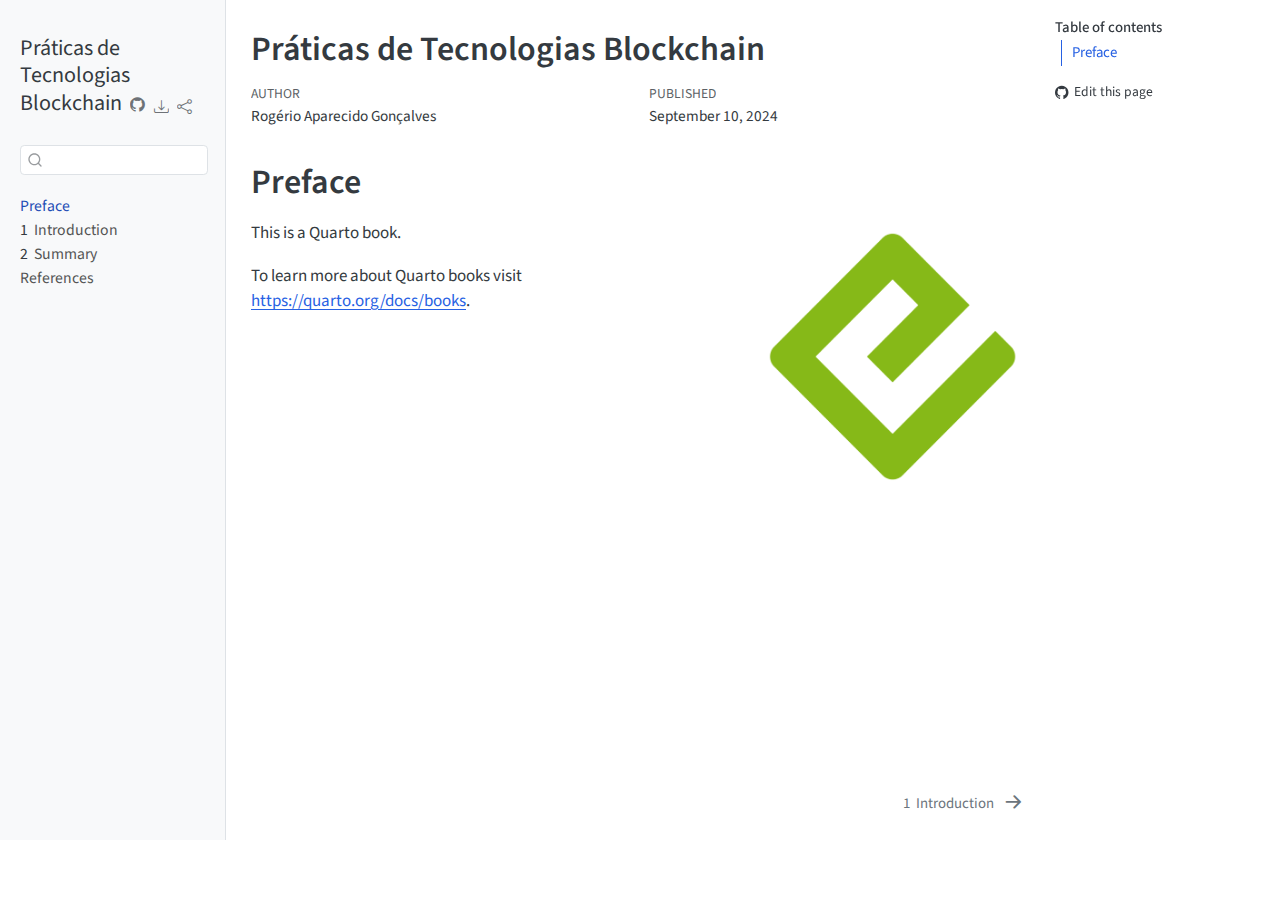
==== index.html @ fcd09481 "Built site for gh-pages" ====
<!DOCTYPE html>
<html xmlns="http://www.w3.org/1999/xhtml" lang="en" xml:lang="en"><head>

<meta charset="utf-8">
<meta name="generator" content="quarto-1.5.57">

<meta name="viewport" content="width=device-width, initial-scale=1.0, user-scalable=yes">

<meta name="author" content="Rogério Aparecido Gonçalves">
<meta name="dcterms.date" content="2024-09-10">

<title>Práticas de Tecnologias Blockchain</title>
<style>
code{white-space: pre-wrap;}
span.smallcaps{font-variant: small-caps;}
div.columns{display: flex; gap: min(4vw, 1.5em);}
div.column{flex: auto; overflow-x: auto;}
div.hanging-indent{margin-left: 1.5em; text-indent: -1.5em;}
ul.task-list{list-style: none;}
ul.task-list li input[type="checkbox"] {
  width: 0.8em;
  margin: 0 0.8em 0.2em -1em; /* quarto-specific, see https://github.com/quarto-dev/quarto-cli/issues/4556 */ 
  vertical-align: middle;
}
</style>


<script src="site_libs/quarto-nav/quarto-nav.js"></script>
<script src="site_libs/quarto-nav/headroom.min.js"></script>
<script src="site_libs/clipboard/clipboard.min.js"></script>
<script src="site_libs/quarto-search/autocomplete.umd.js"></script>
<script src="site_libs/quarto-search/fuse.min.js"></script>
<script src="site_libs/quarto-search/quarto-search.js"></script>
<meta name="quarto:offset" content="./">
<link href="./intro.html" rel="next">
<script src="site_libs/quarto-html/quarto.js"></script>
<script src="site_libs/quarto-html/popper.min.js"></script>
<script src="site_libs/quarto-html/tippy.umd.min.js"></script>
<script src="site_libs/quarto-html/anchor.min.js"></script>
<link href="site_libs/quarto-html/tippy.css" rel="stylesheet">
<link href="site_libs/quarto-html/quarto-syntax-highlighting.css" rel="stylesheet" id="quarto-text-highlighting-styles">
<script src="site_libs/bootstrap/bootstrap.min.js"></script>
<link href="site_libs/bootstrap/bootstrap-icons.css" rel="stylesheet">
<link href="site_libs/bootstrap/bootstrap.min.css" rel="stylesheet" id="quarto-bootstrap" data-mode="light">
<script id="quarto-search-options" type="application/json">{
  "location": "sidebar",
  "copy-button": false,
  "collapse-after": 3,
  "panel-placement": "start",
  "type": "textbox",
  "limit": 50,
  "keyboard-shortcut": [
    "f",
    "/",
    "s"
  ],
  "show-item-context": false,
  "language": {
    "search-no-results-text": "No results",
    "search-matching-documents-text": "matching documents",
    "search-copy-link-title": "Copy link to search",
    "search-hide-matches-text": "Hide additional matches",
    "search-more-match-text": "more match in this document",
    "search-more-matches-text": "more matches in this document",
    "search-clear-button-title": "Clear",
    "search-text-placeholder": "",
    "search-detached-cancel-button-title": "Cancel",
    "search-submit-button-title": "Submit",
    "search-label": "Search"
  }
}</script>
<script async="" src="https://hypothes.is/embed.js"></script>
<script>
  window.document.addEventListener("DOMContentLoaded", function (_event) {
    document.body.classList.add('hypothesis-enabled');
  });
</script>


</head>

<body class="nav-sidebar docked">

<div id="quarto-search-results"></div>
  <header id="quarto-header" class="headroom fixed-top">
  <nav class="quarto-secondary-nav">
    <div class="container-fluid d-flex">
      <button type="button" class="quarto-btn-toggle btn" data-bs-toggle="collapse" role="button" data-bs-target=".quarto-sidebar-collapse-item" aria-controls="quarto-sidebar" aria-expanded="false" aria-label="Toggle sidebar navigation" onclick="if (window.quartoToggleHeadroom) { window.quartoToggleHeadroom(); }">
        <i class="bi bi-layout-text-sidebar-reverse"></i>
      </button>
        <nav class="quarto-page-breadcrumbs" aria-label="breadcrumb"><ol class="breadcrumb"><li class="breadcrumb-item"><a href="./index.html">Preface</a></li></ol></nav>
        <a class="flex-grow-1" role="navigation" data-bs-toggle="collapse" data-bs-target=".quarto-sidebar-collapse-item" aria-controls="quarto-sidebar" aria-expanded="false" aria-label="Toggle sidebar navigation" onclick="if (window.quartoToggleHeadroom) { window.quartoToggleHeadroom(); }">      
        </a>
      <button type="button" class="btn quarto-search-button" aria-label="Search" onclick="window.quartoOpenSearch();">
        <i class="bi bi-search"></i>
      </button>
    </div>
  </nav>
</header>
<!-- content -->
<div id="quarto-content" class="quarto-container page-columns page-rows-contents page-layout-article">
<!-- sidebar -->
  <nav id="quarto-sidebar" class="sidebar collapse collapse-horizontal quarto-sidebar-collapse-item sidebar-navigation docked overflow-auto">
    <div class="pt-lg-2 mt-2 text-left sidebar-header">
    <div class="sidebar-title mb-0 py-0">
      <a href="./">Práticas de Tecnologias Blockchain</a> 
        <div class="sidebar-tools-main tools-wide">
    <a href="https://github.com/rogerioag/praticas-tecnologias-blockchain" title="Source Code" class="quarto-navigation-tool px-1" aria-label="Source Code"><i class="bi bi-github"></i></a>
    <div class="dropdown">
      <a href="" title="Download" id="quarto-navigation-tool-dropdown-0" class="quarto-navigation-tool dropdown-toggle px-1" data-bs-toggle="dropdown" aria-expanded="false" role="link" aria-label="Download"><i class="bi bi-download"></i></a>
      <ul class="dropdown-menu" aria-labelledby="quarto-navigation-tool-dropdown-0">
          <li>
            <a class="dropdown-item sidebar-tools-main-item" href="./Práticas-de-Tecnologias-Blockchain.pdf">
              <i class="bi bi-file-pdf pe-1"></i>
            Download PDF
            </a>
          </li>
          <li>
            <a class="dropdown-item sidebar-tools-main-item" href="./Práticas-de-Tecnologias-Blockchain.epub">
              <i class="bi bi-journal pe-1"></i>
            Download ePub
            </a>
          </li>
      </ul>
    </div>
    <div class="dropdown">
      <a href="" title="Share" id="quarto-navigation-tool-dropdown-1" class="quarto-navigation-tool dropdown-toggle px-1" data-bs-toggle="dropdown" aria-expanded="false" role="link" aria-label="Share"><i class="bi bi-share"></i></a>
      <ul class="dropdown-menu" aria-labelledby="quarto-navigation-tool-dropdown-1">
          <li>
            <a class="dropdown-item sidebar-tools-main-item" href="https://twitter.com/intent/tweet?url=|url|">
              <i class="bi bi-twitter pe-1"></i>
            Twitter
            </a>
          </li>
          <li>
            <a class="dropdown-item sidebar-tools-main-item" href="https://www.facebook.com/sharer/sharer.php?u=|url|">
              <i class="bi bi-facebook pe-1"></i>
            Facebook
            </a>
          </li>
      </ul>
    </div>
</div>
    </div>
      </div>
        <div class="mt-2 flex-shrink-0 align-items-center">
        <div class="sidebar-search">
        <div id="quarto-search" class="" title="Search"></div>
        </div>
        </div>
    <div class="sidebar-menu-container"> 
    <ul class="list-unstyled mt-1">
        <li class="sidebar-item">
  <div class="sidebar-item-container"> 
  <a href="./index.html" class="sidebar-item-text sidebar-link active">
 <span class="menu-text">Preface</span></a>
  </div>
</li>
        <li class="sidebar-item">
  <div class="sidebar-item-container"> 
  <a href="./intro.html" class="sidebar-item-text sidebar-link">
 <span class="menu-text"><span class="chapter-number">1</span>&nbsp; <span class="chapter-title">Introduction</span></span></a>
  </div>
</li>
        <li class="sidebar-item">
  <div class="sidebar-item-container"> 
  <a href="./summary.html" class="sidebar-item-text sidebar-link">
 <span class="menu-text"><span class="chapter-number">2</span>&nbsp; <span class="chapter-title">Summary</span></span></a>
  </div>
</li>
        <li class="sidebar-item">
  <div class="sidebar-item-container"> 
  <a href="./references.html" class="sidebar-item-text sidebar-link">
 <span class="menu-text">References</span></a>
  </div>
</li>
    </ul>
    </div>
</nav>
<div id="quarto-sidebar-glass" class="quarto-sidebar-collapse-item" data-bs-toggle="collapse" data-bs-target=".quarto-sidebar-collapse-item"></div>
<!-- margin-sidebar -->
    <div id="quarto-margin-sidebar" class="sidebar margin-sidebar">
        <nav id="TOC" role="doc-toc" class="toc-active">
    <h2 id="toc-title">Table of contents</h2>
   
  <ul>
  <li><a href="#preface" id="toc-preface" class="nav-link active" data-scroll-target="#preface">Preface</a></li>
  </ul>
<div class="toc-actions"><ul><li><a href="https://github.com/rogerioag/praticas-tecnologias-blockchain/edit/main/index.qmd" class="toc-action"><i class="bi bi-github"></i>Edit this page</a></li></ul></div></nav>
    </div>
<!-- main -->
<main class="content" id="quarto-document-content">

<header id="title-block-header" class="quarto-title-block default">
<div class="quarto-title">
<h1 class="title">Práticas de Tecnologias Blockchain</h1>
</div>



<div class="quarto-title-meta">

    <div>
    <div class="quarto-title-meta-heading">Author</div>
    <div class="quarto-title-meta-contents">
             <p>Rogério Aparecido Gonçalves </p>
          </div>
  </div>
    
    <div>
    <div class="quarto-title-meta-heading">Published</div>
    <div class="quarto-title-meta-contents">
      <p class="date">September 10, 2024</p>
    </div>
  </div>
  
    
  </div>
  


</header>



<section id="preface" class="level1 unnumbered">
<h1 class="unnumbered">Preface</h1><p><img src="cover.png" title="Práticas de Tecnologias Blockchain" class="quarto-cover-image img-fluid" alt="Alternative text describing the book cover  "></p>
<p>This is a Quarto book.</p>
<p>To learn more about Quarto books visit <a href="https://quarto.org/docs/books" class="uri">https://quarto.org/docs/books</a>.</p>


</section>

</main> <!-- /main -->
<script id="quarto-html-after-body" type="application/javascript">
window.document.addEventListener("DOMContentLoaded", function (event) {
  const toggleBodyColorMode = (bsSheetEl) => {
    const mode = bsSheetEl.getAttribute("data-mode");
    const bodyEl = window.document.querySelector("body");
    if (mode === "dark") {
      bodyEl.classList.add("quarto-dark");
      bodyEl.classList.remove("quarto-light");
    } else {
      bodyEl.classList.add("quarto-light");
      bodyEl.classList.remove("quarto-dark");
    }
  }
  const toggleBodyColorPrimary = () => {
    const bsSheetEl = window.document.querySelector("link#quarto-bootstrap");
    if (bsSheetEl) {
      toggleBodyColorMode(bsSheetEl);
    }
  }
  toggleBodyColorPrimary();  
  const icon = "";
  const anchorJS = new window.AnchorJS();
  anchorJS.options = {
    placement: 'right',
    icon: icon
  };
  anchorJS.add('.anchored');
  const isCodeAnnotation = (el) => {
    for (const clz of el.classList) {
      if (clz.startsWith('code-annotation-')) {                     
        return true;
      }
    }
    return false;
  }
  const onCopySuccess = function(e) {
    // button target
    const button = e.trigger;
    // don't keep focus
    button.blur();
    // flash "checked"
    button.classList.add('code-copy-button-checked');
    var currentTitle = button.getAttribute("title");
    button.setAttribute("title", "Copied!");
    let tooltip;
    if (window.bootstrap) {
      button.setAttribute("data-bs-toggle", "tooltip");
      button.setAttribute("data-bs-placement", "left");
      button.setAttribute("data-bs-title", "Copied!");
      tooltip = new bootstrap.Tooltip(button, 
        { trigger: "manual", 
          customClass: "code-copy-button-tooltip",
          offset: [0, -8]});
      tooltip.show();    
    }
    setTimeout(function() {
      if (tooltip) {
        tooltip.hide();
        button.removeAttribute("data-bs-title");
        button.removeAttribute("data-bs-toggle");
        button.removeAttribute("data-bs-placement");
      }
      button.setAttribute("title", currentTitle);
      button.classList.remove('code-copy-button-checked');
    }, 1000);
    // clear code selection
    e.clearSelection();
  }
  const getTextToCopy = function(trigger) {
      const codeEl = trigger.previousElementSibling.cloneNode(true);
      for (const childEl of codeEl.children) {
        if (isCodeAnnotation(childEl)) {
          childEl.remove();
        }
      }
      return codeEl.innerText;
  }
  const clipboard = new window.ClipboardJS('.code-copy-button:not([data-in-quarto-modal])', {
    text: getTextToCopy
  });
  clipboard.on('success', onCopySuccess);
  if (window.document.getElementById('quarto-embedded-source-code-modal')) {
    // For code content inside modals, clipBoardJS needs to be initialized with a container option
    // TODO: Check when it could be a function (https://github.com/zenorocha/clipboard.js/issues/860)
    const clipboardModal = new window.ClipboardJS('.code-copy-button[data-in-quarto-modal]', {
      text: getTextToCopy,
      container: window.document.getElementById('quarto-embedded-source-code-modal')
    });
    clipboardModal.on('success', onCopySuccess);
  }
    var localhostRegex = new RegExp(/^(?:http|https):\/\/localhost\:?[0-9]*\//);
    var mailtoRegex = new RegExp(/^mailto:/);
      var filterRegex = new RegExp('/' + window.location.host + '/');
    var isInternal = (href) => {
        return filterRegex.test(href) || localhostRegex.test(href) || mailtoRegex.test(href);
    }
    // Inspect non-navigation links and adorn them if external
 	var links = window.document.querySelectorAll('a[href]:not(.nav-link):not(.navbar-brand):not(.toc-action):not(.sidebar-link):not(.sidebar-item-toggle):not(.pagination-link):not(.no-external):not([aria-hidden]):not(.dropdown-item):not(.quarto-navigation-tool):not(.about-link)');
    for (var i=0; i<links.length; i++) {
      const link = links[i];
      if (!isInternal(link.href)) {
        // undo the damage that might have been done by quarto-nav.js in the case of
        // links that we want to consider external
        if (link.dataset.originalHref !== undefined) {
          link.href = link.dataset.originalHref;
        }
      }
    }
  function tippyHover(el, contentFn, onTriggerFn, onUntriggerFn) {
    const config = {
      allowHTML: true,
      maxWidth: 500,
      delay: 100,
      arrow: false,
      appendTo: function(el) {
          return el.parentElement;
      },
      interactive: true,
      interactiveBorder: 10,
      theme: 'quarto',
      placement: 'bottom-start',
    };
    if (contentFn) {
      config.content = contentFn;
    }
    if (onTriggerFn) {
      config.onTrigger = onTriggerFn;
    }
    if (onUntriggerFn) {
      config.onUntrigger = onUntriggerFn;
    }
    window.tippy(el, config); 
  }
  const noterefs = window.document.querySelectorAll('a[role="doc-noteref"]');
  for (var i=0; i<noterefs.length; i++) {
    const ref = noterefs[i];
    tippyHover(ref, function() {
      // use id or data attribute instead here
      let href = ref.getAttribute('data-footnote-href') || ref.getAttribute('href');
      try { href = new URL(href).hash; } catch {}
      const id = href.replace(/^#\/?/, "");
      const note = window.document.getElementById(id);
      if (note) {
        return note.innerHTML;
      } else {
        return "";
      }
    });
  }
  const xrefs = window.document.querySelectorAll('a.quarto-xref');
  const processXRef = (id, note) => {
    // Strip column container classes
    const stripColumnClz = (el) => {
      el.classList.remove("page-full", "page-columns");
      if (el.children) {
        for (const child of el.children) {
          stripColumnClz(child);
        }
      }
    }
    stripColumnClz(note)
    if (id === null || id.startsWith('sec-')) {
      // Special case sections, only their first couple elements
      const container = document.createElement("div");
      if (note.children && note.children.length > 2) {
        container.appendChild(note.children[0].cloneNode(true));
        for (let i = 1; i < note.children.length; i++) {
          const child = note.children[i];
          if (child.tagName === "P" && child.innerText === "") {
            continue;
          } else {
            container.appendChild(child.cloneNode(true));
            break;
          }
        }
        if (window.Quarto?.typesetMath) {
          window.Quarto.typesetMath(container);
        }
        return container.innerHTML
      } else {
        if (window.Quarto?.typesetMath) {
          window.Quarto.typesetMath(note);
        }
        return note.innerHTML;
      }
    } else {
      // Remove any anchor links if they are present
      const anchorLink = note.querySelector('a.anchorjs-link');
      if (anchorLink) {
        anchorLink.remove();
      }
      if (window.Quarto?.typesetMath) {
        window.Quarto.typesetMath(note);
      }
      // TODO in 1.5, we should make sure this works without a callout special case
      if (note.classList.contains("callout")) {
        return note.outerHTML;
      } else {
        return note.innerHTML;
      }
    }
  }
  for (var i=0; i<xrefs.length; i++) {
    const xref = xrefs[i];
    tippyHover(xref, undefined, function(instance) {
      instance.disable();
      let url = xref.getAttribute('href');
      let hash = undefined; 
      if (url.startsWith('#')) {
        hash = url;
      } else {
        try { hash = new URL(url).hash; } catch {}
      }
      if (hash) {
        const id = hash.replace(/^#\/?/, "");
        const note = window.document.getElementById(id);
        if (note !== null) {
          try {
            const html = processXRef(id, note.cloneNode(true));
            instance.setContent(html);
          } finally {
            instance.enable();
            instance.show();
          }
        } else {
          // See if we can fetch this
          fetch(url.split('#')[0])
          .then(res => res.text())
          .then(html => {
            const parser = new DOMParser();
            const htmlDoc = parser.parseFromString(html, "text/html");
            const note = htmlDoc.getElementById(id);
            if (note !== null) {
              const html = processXRef(id, note);
              instance.setContent(html);
            } 
          }).finally(() => {
            instance.enable();
            instance.show();
          });
        }
      } else {
        // See if we can fetch a full url (with no hash to target)
        // This is a special case and we should probably do some content thinning / targeting
        fetch(url)
        .then(res => res.text())
        .then(html => {
          const parser = new DOMParser();
          const htmlDoc = parser.parseFromString(html, "text/html");
          const note = htmlDoc.querySelector('main.content');
          if (note !== null) {
            // This should only happen for chapter cross references
            // (since there is no id in the URL)
            // remove the first header
            if (note.children.length > 0 && note.children[0].tagName === "HEADER") {
              note.children[0].remove();
            }
            const html = processXRef(null, note);
            instance.setContent(html);
          } 
        }).finally(() => {
          instance.enable();
          instance.show();
        });
      }
    }, function(instance) {
    });
  }
      let selectedAnnoteEl;
      const selectorForAnnotation = ( cell, annotation) => {
        let cellAttr = 'data-code-cell="' + cell + '"';
        let lineAttr = 'data-code-annotation="' +  annotation + '"';
        const selector = 'span[' + cellAttr + '][' + lineAttr + ']';
        return selector;
      }
      const selectCodeLines = (annoteEl) => {
        const doc = window.document;
        const targetCell = annoteEl.getAttribute("data-target-cell");
        const targetAnnotation = annoteEl.getAttribute("data-target-annotation");
        const annoteSpan = window.document.querySelector(selectorForAnnotation(targetCell, targetAnnotation));
        const lines = annoteSpan.getAttribute("data-code-lines").split(",");
        const lineIds = lines.map((line) => {
          return targetCell + "-" + line;
        })
        let top = null;
        let height = null;
        let parent = null;
        if (lineIds.length > 0) {
            //compute the position of the single el (top and bottom and make a div)
            const el = window.document.getElementById(lineIds[0]);
            top = el.offsetTop;
            height = el.offsetHeight;
            parent = el.parentElement.parentElement;
          if (lineIds.length > 1) {
            const lastEl = window.document.getElementById(lineIds[lineIds.length - 1]);
            const bottom = lastEl.offsetTop + lastEl.offsetHeight;
            height = bottom - top;
          }
          if (top !== null && height !== null && parent !== null) {
            // cook up a div (if necessary) and position it 
            let div = window.document.getElementById("code-annotation-line-highlight");
            if (div === null) {
              div = window.document.createElement("div");
              div.setAttribute("id", "code-annotation-line-highlight");
              div.style.position = 'absolute';
              parent.appendChild(div);
            }
            div.style.top = top - 2 + "px";
            div.style.height = height + 4 + "px";
            div.style.left = 0;
            let gutterDiv = window.document.getElementById("code-annotation-line-highlight-gutter");
            if (gutterDiv === null) {
              gutterDiv = window.document.createElement("div");
              gutterDiv.setAttribute("id", "code-annotation-line-highlight-gutter");
              gutterDiv.style.position = 'absolute';
              const codeCell = window.document.getElementById(targetCell);
              const gutter = codeCell.querySelector('.code-annotation-gutter');
              gutter.appendChild(gutterDiv);
            }
            gutterDiv.style.top = top - 2 + "px";
            gutterDiv.style.height = height + 4 + "px";
          }
          selectedAnnoteEl = annoteEl;
        }
      };
      const unselectCodeLines = () => {
        const elementsIds = ["code-annotation-line-highlight", "code-annotation-line-highlight-gutter"];
        elementsIds.forEach((elId) => {
          const div = window.document.getElementById(elId);
          if (div) {
            div.remove();
          }
        });
        selectedAnnoteEl = undefined;
      };
        // Handle positioning of the toggle
    window.addEventListener(
      "resize",
      throttle(() => {
        elRect = undefined;
        if (selectedAnnoteEl) {
          selectCodeLines(selectedAnnoteEl);
        }
      }, 10)
    );
    function throttle(fn, ms) {
    let throttle = false;
    let timer;
      return (...args) => {
        if(!throttle) { // first call gets through
            fn.apply(this, args);
            throttle = true;
        } else { // all the others get throttled
            if(timer) clearTimeout(timer); // cancel #2
            timer = setTimeout(() => {
              fn.apply(this, args);
              timer = throttle = false;
            }, ms);
        }
      };
    }
      // Attach click handler to the DT
      const annoteDls = window.document.querySelectorAll('dt[data-target-cell]');
      for (const annoteDlNode of annoteDls) {
        annoteDlNode.addEventListener('click', (event) => {
          const clickedEl = event.target;
          if (clickedEl !== selectedAnnoteEl) {
            unselectCodeLines();
            const activeEl = window.document.querySelector('dt[data-target-cell].code-annotation-active');
            if (activeEl) {
              activeEl.classList.remove('code-annotation-active');
            }
            selectCodeLines(clickedEl);
            clickedEl.classList.add('code-annotation-active');
          } else {
            // Unselect the line
            unselectCodeLines();
            clickedEl.classList.remove('code-annotation-active');
          }
        });
      }
  const findCites = (el) => {
    const parentEl = el.parentElement;
    if (parentEl) {
      const cites = parentEl.dataset.cites;
      if (cites) {
        return {
          el,
          cites: cites.split(' ')
        };
      } else {
        return findCites(el.parentElement)
      }
    } else {
      return undefined;
    }
  };
  var bibliorefs = window.document.querySelectorAll('a[role="doc-biblioref"]');
  for (var i=0; i<bibliorefs.length; i++) {
    const ref = bibliorefs[i];
    const citeInfo = findCites(ref);
    if (citeInfo) {
      tippyHover(citeInfo.el, function() {
        var popup = window.document.createElement('div');
        citeInfo.cites.forEach(function(cite) {
          var citeDiv = window.document.createElement('div');
          citeDiv.classList.add('hanging-indent');
          citeDiv.classList.add('csl-entry');
          var biblioDiv = window.document.getElementById('ref-' + cite);
          if (biblioDiv) {
            citeDiv.innerHTML = biblioDiv.innerHTML;
          }
          popup.appendChild(citeDiv);
        });
        return popup.innerHTML;
      });
    }
  }
});
</script>
<nav class="page-navigation">
  <div class="nav-page nav-page-previous">
  </div>
  <div class="nav-page nav-page-next">
      <a href="./intro.html" class="pagination-link" aria-label="Introduction">
        <span class="nav-page-text"><span class="chapter-number">1</span>&nbsp; <span class="chapter-title">Introduction</span></span> <i class="bi bi-arrow-right-short"></i>
      </a>
  </div>
</nav>
</div> <!-- /content -->




<footer class="footer"><div class="nav-footer"><div class="nav-footer-center"><div class="toc-actions d-sm-block d-md-none"><ul><li><a href="https://github.com/rogerioag/praticas-tecnologias-blockchain/edit/main/index.qmd" class="toc-action"><i class="bi bi-github"></i>Edit this page</a></li></ul></div></div></div></footer></body></html>
---- site_libs/quarto-html/tippy.css ----
.tippy-box[data-animation=fade][data-state=hidden]{opacity:0}[data-tippy-root]{max-width:calc(100vw - 10px)}.tippy-box{position:relative;background-color:#333;color:#fff;border-radius:4px;font-size:14px;line-height:1.4;white-space:normal;outline:0;transition-property:transform,visibility,opacity}.tippy-box[data-placement^=top]>.tippy-arrow{bottom:0}.tippy-box[data-placement^=top]>.tippy-arrow:before{bottom:-7px;left:0;border-width:8px 8px 0;border-top-color:initial;transform-origin:center top}.tippy-box[data-placement^=bottom]>.tippy-arrow{top:0}.tippy-box[data-placement^=bottom]>.tippy-arrow:before{top:-7px;left:0;border-width:0 8px 8px;border-bottom-color:initial;transform-origin:center bottom}.tippy-box[data-placement^=left]>.tippy-arrow{right:0}.tippy-box[data-placement^=left]>.tippy-arrow:before{border-width:8px 0 8px 8px;border-left-color:initial;right:-7px;transform-origin:center left}.tippy-box[data-placement^=right]>.tippy-arrow{left:0}.tippy-box[data-placement^=right]>.tippy-arrow:before{left:-7px;border-width:8px 8px 8px 0;border-right-color:initial;transform-origin:center right}.tippy-box[data-inertia][data-state=visible]{transition-timing-function:cubic-bezier(.54,1.5,.38,1.11)}.tippy-arrow{width:16px;height:16px;color:#333}.tippy-arrow:before{content:"";position:absolute;border-color:transparent;border-style:solid}.tippy-content{position:relative;padding:5px 9px;z-index:1}
---- site_libs/quarto-html/quarto-syntax-highlighting.css ----
/* quarto syntax highlight colors */
:root {
  --quarto-hl-al-color: #ff0000;
  --quarto-hl-an-color: #60a0b0;
  --quarto-hl-at-color: #7d9029;
  --quarto-hl-bn-color: #40a070;
  --quarto-hl-bu-color: #008000;
  --quarto-hl-ch-color: #4070a0;
  --quarto-hl-co-color: #60a0b0;
  --quarto-hl-cv-color: #60a0b0;
  --quarto-hl-cn-color: #880000;
  --quarto-hl-cf-color: #007020;
  --quarto-hl-dt-color: #902000;
  --quarto-hl-dv-color: #40a070;
  --quarto-hl-do-color: #ba2121;
  --quarto-hl-er-color: #ff0000;
  --quarto-hl-ex-color: inherit;
  --quarto-hl-fl-color: #40a070;
  --quarto-hl-fu-color: #06287e;
  --quarto-hl-im-color: #008000;
  --quarto-hl-in-color: #60a0b0;
  --quarto-hl-kw-color: #007020;
  --quarto-hl-op-color: #666666;
  --quarto-hl-ot-color: #007020;
  --quarto-hl-pp-color: #bc7a00;
  --quarto-hl-sc-color: #4070a0;
  --quarto-hl-ss-color: #bb6688;
  --quarto-hl-st-color: #4070a0;
  --quarto-hl-va-color: #19177c;
  --quarto-hl-vs-color: #4070a0;
  --quarto-hl-wa-color: #60a0b0;
}

/* other quarto variables */
:root {
  --quarto-font-monospace: SFMono-Regular, Menlo, Monaco, Consolas, "Liberation Mono", "Courier New", monospace;
}

code span.al {
  color: #ff0000;
  font-weight: bold;
  font-style: inherit;
}

code span.an {
  color: #60a0b0;
  font-weight: bold;
  font-style: italic;
}

code span.at {
  color: #7d9029;
  font-style: inherit;
}

code span.bn {
  color: #40a070;
  font-style: inherit;
}

code span.bu {
  color: #008000;
  font-style: inherit;
}

code span.ch {
  color: #4070a0;
  font-style: inherit;
}

code span.co {
  color: #60a0b0;
  font-style: italic;
}

code span.cv {
  color: #60a0b0;
  font-weight: bold;
  font-style: italic;
}

code span.cn {
  color: #880000;
  font-style: inherit;
}

code span.cf {
  color: #007020;
  font-weight: bold;
  font-style: inherit;
}

code span.dt {
  color: #902000;
  font-style: inherit;
}

code span.dv {
  color: #40a070;
  font-style: inherit;
}

code span.do {
  color: #ba2121;
  font-style: italic;
}

code span.er {
  color: #ff0000;
  font-weight: bold;
  font-style: inherit;
}

code span.ex {
  font-style: inherit;
}

code span.fl {
  color: #40a070;
  font-style: inherit;
}

code span.fu {
  color: #06287e;
  font-style: inherit;
}

code span.im {
  color: #008000;
  font-weight: bold;
  font-style: inherit;
}

code span.in {
  color: #60a0b0;
  font-weight: bold;
  font-style: italic;
}

code span.kw {
  color: #007020;
  font-weight: bold;
  font-style: inherit;
}

code span.op {
  color: #666666;
  font-style: inherit;
}

code span.ot {
  color: #007020;
  font-style: inherit;
}

code span.pp {
  color: #bc7a00;
  font-style: inherit;
}

code span.sc {
  color: #4070a0;
  font-style: inherit;
}

code span.ss {
  color: #bb6688;
  font-style: inherit;
}

code span.st {
  color: #4070a0;
  font-style: inherit;
}

code span.va {
  color: #19177c;
  font-style: inherit;
}

code span.vs {
  color: #4070a0;
  font-style: inherit;
}

code span.wa {
  color: #60a0b0;
  font-weight: bold;
  font-style: italic;
}

.prevent-inlining {
  content: "</";
}

/*# sourceMappingURL=debc5d5d77c3f9108843748ff7464032.css.map */
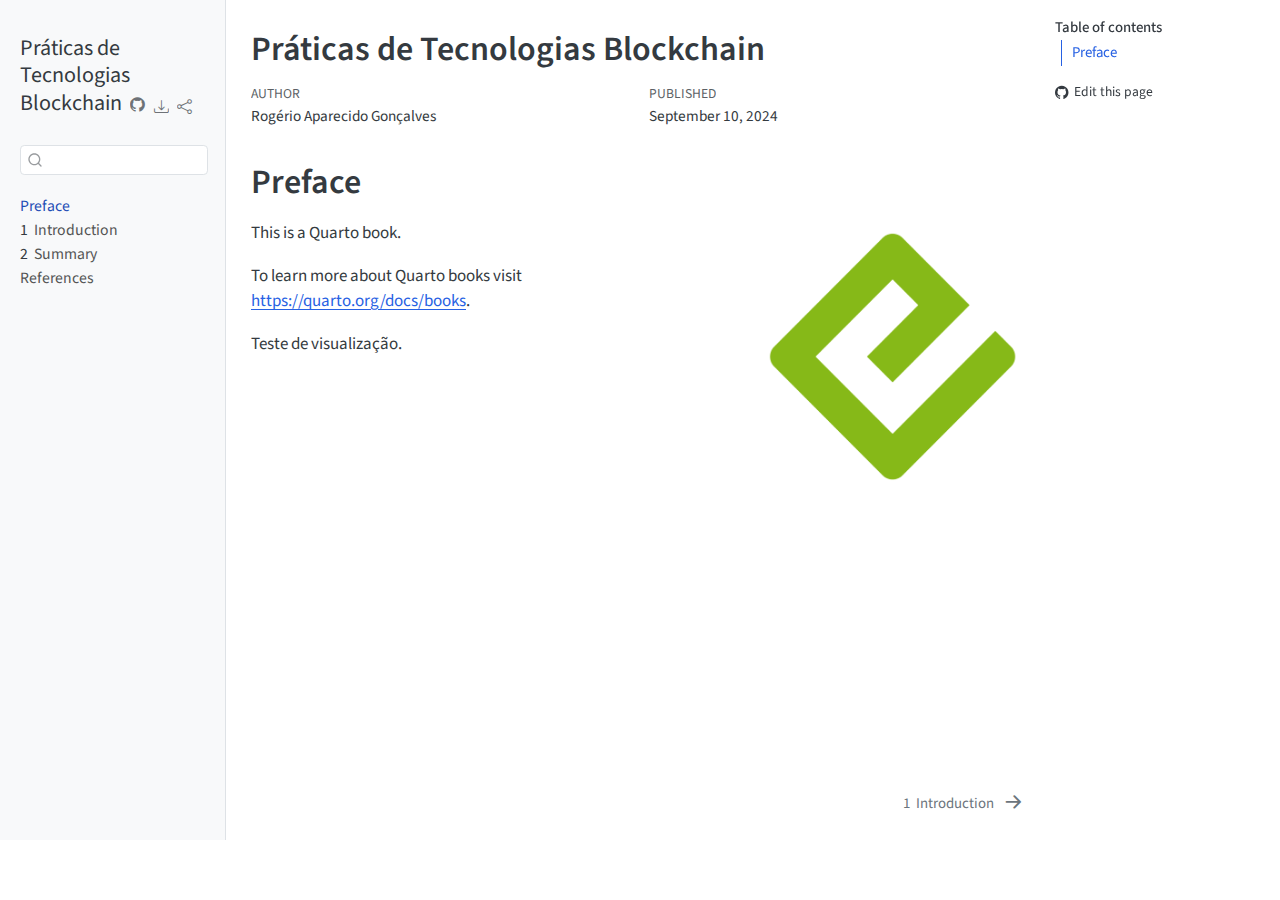
==== commit 76f7d786: "Built site for gh-pages" ====
--- a/index.html
+++ b/index.html
@@ -227,6 +227,7 @@
 <h1 class="unnumbered">Preface</h1><p><img src="cover.png" title="Práticas de Tecnologias Blockchain" class="quarto-cover-image img-fluid" alt="Alternative text describing the book cover  "></p>
 <p>This is a Quarto book.</p>
 <p>To learn more about Quarto books visit <a href="https://quarto.org/docs/books" class="uri">https://quarto.org/docs/books</a>.</p>
+<p>Teste de visualização.</p>
 
 
 </section>
